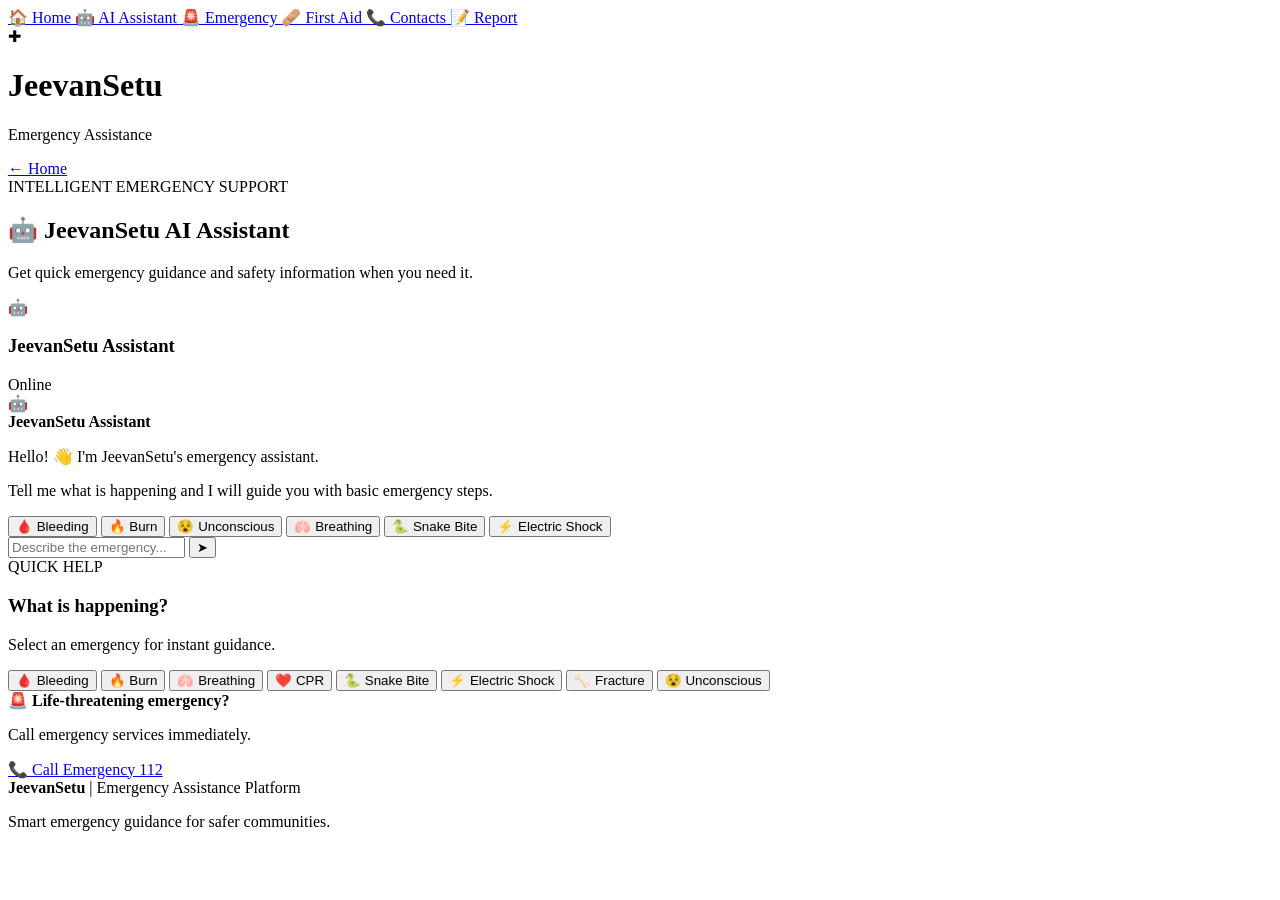
==== assistant.html @ 1accb3fb "Add files via upload" ====
<!DOCTYPE html>
<html lang="en">

<head>

    <meta charset="UTF-8">

    <meta
        name="viewport"
        content="width=device-width, initial-scale=1.0">

    <title>AI Assistant | JeevanSetu</title>

    <link
        rel="stylesheet"
        href="css/style.css">

</head>

<body>

    <nav class="main-navigation">

    <a href="index.html">
        🏠 Home
    </a>

    <a href="assistant.html">
        🤖 AI Assistant
    </a>

    <a href="emergency.html">
        🚨 Emergency
    </a>

    <a href="first-aid.html">
        🩹 First Aid
    </a>

    <a href="contacts.html">
        📞 Contacts
    </a>

    <a href="report.html">
        📝 Report
    </a>

</nav>

<header class="header">

    <div class="logo">

        <span class="logo-icon">✚</span>

        <div>

            <h1>JeevanSetu</h1>

            <p>Emergency Assistance</p>

        </div>

    </div>

    <a
        href="index.html"
        class="back-home">

        ← Home

    </a>

</header>


<main class="assistant-page">

    <!-- HEADING -->

    <section class="assistant-heading">

        <span>INTELLIGENT EMERGENCY SUPPORT</span>

        <h2>🤖 JeevanSetu AI Assistant</h2>

        <p>
            Get quick emergency guidance and safety
            information when you need it.
        </p>

    </section>


    <!-- ASSISTANT CARD -->

    <section class="assistant-container">

        <!-- AI HEADER -->

        <div class="assistant-header">

            <div class="assistant-avatar">
                🤖
            </div>

            <div>

                <h3>
                    JeevanSetu Assistant
                </h3>

                <span class="assistant-status">
                    <span></span>
                    Online
                </span>

            </div>

        </div>


        <!-- CHAT -->

        <div
            id="chatMessages"
            class="chat-messages">

            <div class="chat-message bot-message">

                <div class="message-avatar">
                    🤖
                </div>

                <div class="message-content">

                    <strong>
                        JeevanSetu Assistant
                    </strong>

                    <p>
                        Hello! 👋 I'm JeevanSetu's
                        emergency assistant.
                    </p>

                    <p>
                        Tell me what is happening and
                        I will guide you with basic
                        emergency steps.
                    </p>

                </div>

            </div>

        </div>


        <!-- QUICK QUESTIONS -->

        <div class="quick-actions">

            <button onclick="sendQuickMessage('Someone is bleeding')">
                🩸 Bleeding
            </button>

            <button onclick="sendQuickMessage('Someone has a burn')">
                🔥 Burn
            </button>

            <button onclick="sendQuickMessage('Someone is unconscious')">
                😵 Unconscious
            </button>

            <button onclick="sendQuickMessage('Someone has breathing difficulty')">
                🫁 Breathing
            </button>

            <button onclick="sendQuickMessage('Someone has a snake bite')">
                🐍 Snake Bite
            </button>

            <button onclick="sendQuickMessage('There is an electric shock')">
                ⚡ Electric Shock
            </button>

        </div>


        <!-- INPUT -->

        <form
            id="assistantForm"
            class="assistant-input-area">

            <input
                type="text"
                id="assistantInput"
                placeholder="Describe the emergency..."
                autocomplete="off"
                required>

            <button
                type="submit">

                ➤

            </button>

        </form>


        <!-- EMERGENCY -->

        <!-- ==========================================
     QUICK EMERGENCY BUTTONS
     STEP 8.4
========================================== -->

<section class="quick-emergency">

    <div class="quick-emergency-heading">
        <span>QUICK HELP</span>
        <h3>What is happening?</h3>
        <p>Select an emergency for instant guidance.</p>
    </div>

    <div class="quick-emergency-grid">

        <button
            type="button"
            class="quick-emergency-btn"
            onclick="quickEmergency('bleeding')">
            🩸
            <span>Bleeding</span>
        </button>

        <button
            type="button"
            class="quick-emergency-btn"
            onclick="quickEmergency('burns')">
            🔥
            <span>Burn</span>
        </button>

        <button
            type="button"
            class="quick-emergency-btn"
            onclick="quickEmergency('breathing')">
            🫁
            <span>Breathing</span>
        </button>

        <button
            type="button"
            class="quick-emergency-btn"
            onclick="quickEmergency('cpr')">
            ❤️
            <span>CPR</span>
        </button>

        <button
            type="button"
            class="quick-emergency-btn"
            onclick="quickEmergency('snakebite')">
            🐍
            <span>Snake Bite</span>
        </button>

        <button
            type="button"
            class="quick-emergency-btn"
            onclick="quickEmergency('electric')">
            ⚡
            <span>Electric Shock</span>
        </button>

        <button
            type="button"
            class="quick-emergency-btn"
            onclick="quickEmergency('fracture')">
            🦴
            <span>Fracture</span>
        </button>

        <button
            type="button"
            class="quick-emergency-btn"
            onclick="quickEmergency('fainting')">
            😵
            <span>Unconscious</span>
        </button>

    </div>

</section>

        <div class="assistant-emergency">

            <strong>
                🚨 Life-threatening emergency?
            </strong>

            <p>
                Call emergency services immediately.
            </p>

            <a
                href="tel:112">

                📞 Call Emergency 112

            </a>

        </div>

    </section>

</main>


<footer>

    <strong>
        JeevanSetu
    </strong>

    <span>
        |
    </span>

    Emergency Assistance Platform

    <p>
        Smart emergency guidance for safer communities.
    </p>

</footer>


<script src="js/assistant.js"></script>

</body>

</html>
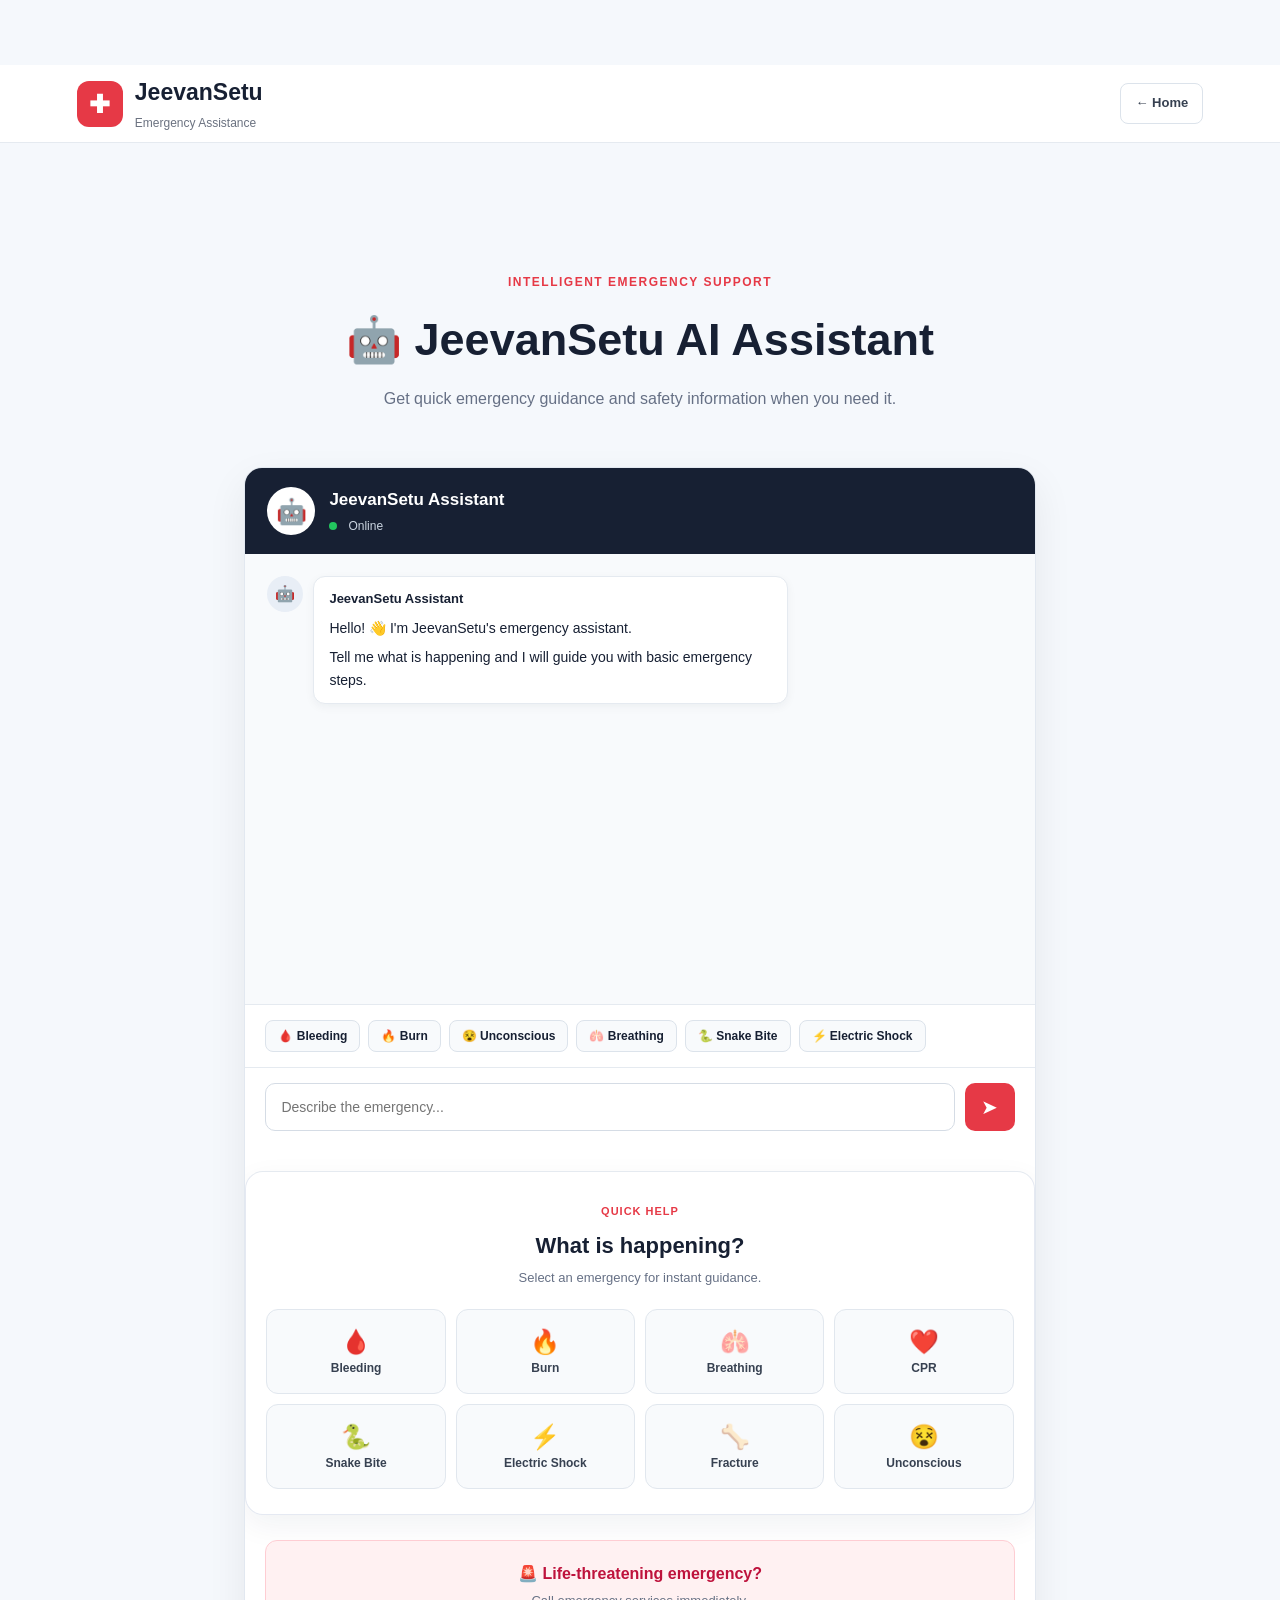
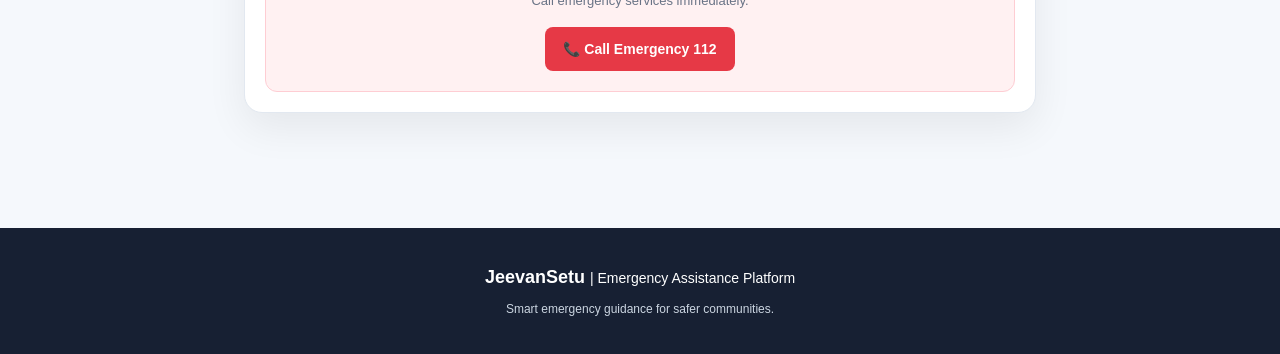
==== commit 5d2825c0: "Update assistant.html" ====
--- a/assistant.html
+++ b/assistant.html
@@ -13,7 +13,7 @@
 
     <link
         rel="stylesheet"
-        href="css/style.css">
+        href="style.css">
 
 </head>
 
@@ -338,8 +338,8 @@
 </footer>
 
 
-<script src="js/assistant.js"></script>
+<script src="assistant.js"></script>
 
 </body>
 
-</html>+</html>
--- a/style.css
+++ b/style.css
@@ -0,0 +1,3312 @@
+* {
+    margin: 0;
+    padding: 0;
+    box-sizing: border-box;
+}
+
+body {
+    font-family: Arial, Helvetica, sans-serif;
+    background: #f6f8fc;
+    color: #172033;
+    min-height: 100vh;
+}
+
+
+/* HEADER */
+
+.header {
+    height: 78px;
+    background: #ffffff;
+    display: flex;
+    justify-content: space-between;
+    align-items: center;
+    padding: 0 7%;
+    border-bottom: 1px solid #e8ebf2;
+}
+
+.logo {
+    display: flex;
+    align-items: center;
+    gap: 12px;
+}
+
+.logo-icon {
+    width: 44px;
+    height: 44px;
+    background: #e63946;
+    color: white;
+    border-radius: 12px;
+    display: flex;
+    justify-content: center;
+    align-items: center;
+    font-size: 24px;
+    font-weight: bold;
+}
+
+.logo h1 {
+    font-size: 21px;
+}
+
+.logo p {
+    font-size: 11px;
+    color: #7b8495;
+    margin-top: 3px;
+}
+
+.location-btn {
+    border: 1px solid #dce1eb;
+    background: white;
+    padding: 11px 18px;
+    border-radius: 10px;
+    cursor: pointer;
+    font-weight: 600;
+}
+
+
+/* HERO */
+
+.hero {
+    max-width: 1200px;
+    margin: auto;
+    padding: 75px 25px;
+    display: grid;
+    grid-template-columns: 1.4fr 0.8fr;
+    gap: 70px;
+    align-items: center;
+}
+
+.badge {
+    display: inline-block;
+    background: #fff0f1;
+    color: #d62839;
+    padding: 8px 13px;
+    border-radius: 30px;
+    font-size: 12px;
+    font-weight: bold;
+    margin-bottom: 22px;
+}
+
+.hero h2 {
+    font-size: clamp(42px, 6vw, 68px);
+    line-height: 1.05;
+    letter-spacing: -2px;
+    max-width: 700px;
+}
+
+.hero h2 span {
+    color: #e63946;
+}
+
+.hero-text > p {
+    margin-top: 22px;
+    color: #697386;
+    font-size: 17px;
+    line-height: 1.7;
+    max-width: 650px;
+}
+
+
+/* BUTTONS */
+
+.hero-buttons {
+    display: flex;
+    gap: 15px;
+    margin-top: 32px;
+    flex-wrap: wrap;
+}
+
+.sos-btn {
+    border: none;
+    background: #e63946;
+    color: white;
+    padding: 16px 27px;
+    border-radius: 13px;
+    cursor: pointer;
+    display: flex;
+    flex-direction: column;
+    gap: 4px;
+    box-shadow: 0 12px 30px rgba(230, 57, 70, 0.25);
+}
+
+.sos-btn strong {
+    font-size: 20px;
+}
+
+.sos-btn small {
+    font-size: 9px;
+    letter-spacing: 1px;
+}
+
+.sos-btn:hover {
+    transform: translateY(-2px);
+}
+
+.secondary-btn {
+    border: 1px solid #d9deea;
+    background: white;
+    padding: 15px 22px;
+    border-radius: 13px;
+    cursor: pointer;
+    font-weight: bold;
+}
+
+
+/* EMERGENCY CARD */
+
+.emergency-card {
+    background: #111a3a;
+    color: white;
+    padding: 42px 32px;
+    border-radius: 25px;
+    text-align: center;
+    box-shadow: 0 25px 60px rgba(17, 26, 58, 0.18);
+}
+
+.pulse-circle {
+    width: 100px;
+    height: 100px;
+    background: #e63946;
+    border-radius: 50%;
+    margin: 0 auto 25px;
+    display: flex;
+    justify-content: center;
+    align-items: center;
+    font-size: 42px;
+    box-shadow: 0 0 0 15px rgba(230, 57, 70, 0.12);
+}
+
+.emergency-card h3 {
+    font-size: 23px;
+}
+
+.emergency-card p {
+    color: #c3c9dc;
+    line-height: 1.6;
+    margin-top: 12px;
+}
+
+.status {
+    margin-top: 25px;
+    padding: 10px;
+    border-radius: 8px;
+    background: rgba(255,255,255,0.08);
+    font-size: 12px;
+}
+
+.status span {
+    display: inline-block;
+    width: 8px;
+    height: 8px;
+    background: #45d483;
+    border-radius: 50%;
+    margin-right: 6px;
+}
+
+
+/* SERVICES */
+
+.services {
+    background: white;
+    padding: 70px 7%;
+}
+
+.section-heading {
+    text-align: center;
+    margin-bottom: 40px;
+}
+
+.section-heading span {
+    color: #e63946;
+    font-size: 11px;
+    font-weight: bold;
+    letter-spacing: 2px;
+}
+
+.section-heading h2 {
+    font-size: 35px;
+    margin: 10px 0;
+}
+
+.section-heading p {
+    color: #788195;
+}
+
+.service-grid {
+    max-width: 1200px;
+    margin: auto;
+    display: grid;
+    grid-template-columns: repeat(4, 1fr);
+    gap: 20px;
+}
+
+.service-card {
+    padding: 28px;
+    border: 1px solid #e7eaf1;
+    border-radius: 17px;
+    background: white;
+    cursor: pointer;
+    transition: 0.2s;
+}
+
+.service-card:hover {
+    transform: translateY(-5px);
+    box-shadow: 0 15px 35px rgba(20, 30, 60, 0.09);
+}
+
+.service-icon {
+    font-size: 34px;
+    margin-bottom: 20px;
+}
+
+.service-card h3 {
+    margin-bottom: 8px;
+}
+
+.service-card p {
+    color: #7a8395;
+    font-size: 13px;
+    line-height: 1.5;
+}
+
+.service-card button {
+    margin-top: 20px;
+    border: none;
+    background: #f1f3f8;
+    padding: 9px 12px;
+    border-radius: 8px;
+    cursor: pointer;
+    font-weight: bold;
+}
+
+
+/* FEATURES */
+
+.features {
+    max-width: 1200px;
+    margin: auto;
+    padding: 55px 25px;
+    display: grid;
+    grid-template-columns: repeat(4, 1fr);
+    gap: 20px;
+}
+
+.feature {
+    display: flex;
+    gap: 13px;
+}
+
+.feature > span {
+    font-size: 27px;
+}
+
+.feature h3 {
+    font-size: 15px;
+}
+
+.feature p {
+    color: #7a8395;
+    font-size: 12px;
+    line-height: 1.5;
+    margin-top: 5px;
+}
+
+
+/* FOOTER */
+
+footer {
+    background: #111a3a;
+    color: white;
+    padding: 30px 7%;
+    text-align: center;
+    font-size: 13px;
+}
+
+footer p {
+    color: #aeb6ca;
+    margin-top: 8px;
+}
+
+
+/* MOBILE */
+
+@media (max-width: 900px) {
+
+    .hero {
+        grid-template-columns: 1fr;
+        padding-top: 45px;
+    }
+
+    .service-grid {
+        grid-template-columns: repeat(2, 1fr);
+    }
+
+    .features {
+        grid-template-columns: repeat(2, 1fr);
+    }
+}
+
+
+@media (max-width: 600px) {
+
+    .header {
+        padding: 0 20px;
+    }
+
+    .location-btn {
+        display: none;
+    }
+
+    .hero {
+        padding: 40px 20px;
+    }
+
+    .hero h2 {
+        font-size: 43px;
+    }
+
+    .service-grid,
+    .features {
+        grid-template-columns: 1fr;
+    }
+
+    .services {
+        padding: 50px 20px;
+    }
+}
+
+/* ==========================================
+   JeevanSetu SOS Emergency System
+   ========================================== */
+
+.sos-overlay {
+    position: fixed;
+    inset: 0;
+    background: rgba(10, 15, 35, 0.75);
+
+    display: flex;
+    justify-content: center;
+    align-items: center;
+
+    z-index: 9999;
+
+    backdrop-filter: blur(5px);
+}
+
+
+.sos-modal {
+    width: min(430px, 90%);
+
+    background: white;
+
+    border-radius: 20px;
+
+    padding: 35px;
+
+    text-align: center;
+
+    box-shadow: 0 25px 70px rgba(0, 0, 0, 0.35);
+
+    animation: sosAppear 0.25s ease;
+}
+
+
+@keyframes sosAppear {
+
+    from {
+        opacity: 0;
+        transform: scale(0.85);
+    }
+
+    to {
+        opacity: 1;
+        transform: scale(1);
+    }
+}
+
+
+.sos-icon {
+    width: 75px;
+    height: 75px;
+
+    margin: 0 auto 20px;
+
+    display: flex;
+    align-items: center;
+    justify-content: center;
+
+    background: #ffe5e5;
+
+    border-radius: 50%;
+
+    font-size: 38px;
+}
+
+
+.sos-modal h2 {
+    margin-bottom: 12px;
+
+    color: #17213d;
+
+    font-size: 28px;
+}
+
+
+.sos-modal p {
+    color: #555;
+
+    line-height: 1.6;
+}
+
+
+.sos-description {
+    font-size: 14px;
+
+    margin-bottom: 25px;
+}
+
+
+.sos-actions {
+    display: flex;
+
+    flex-direction: column;
+
+    gap: 12px;
+}
+
+
+.confirm-sos,
+.cancel-sos {
+
+    width: 100%;
+
+    padding: 14px 18px;
+
+    border: none;
+
+    border-radius: 10px;
+
+    font-size: 15px;
+
+    font-weight: 600;
+
+    cursor: pointer;
+
+    transition: 0.2s;
+}
+
+
+.confirm-sos {
+
+    background: #ef3340;
+
+    color: white;
+}
+
+
+.confirm-sos:hover {
+
+    background: #d92735;
+
+    transform: translateY(-1px);
+}
+
+
+.cancel-sos {
+
+    background: #edf0f5;
+
+    color: #17213d;
+}
+
+
+.cancel-sos:hover {
+
+    background: #dfe3ea;
+}
+
+
+.emergency-status {
+
+    text-align: left;
+
+    margin: 25px 0;
+}
+
+
+.emergency-status div {
+
+    display: flex;
+
+    flex-direction: column;
+
+    gap: 4px;
+
+    padding: 14px;
+
+    margin-bottom: 10px;
+
+    background: #f6f8fb;
+
+    border-radius: 10px;
+
+    color: #17213d;
+}
+
+
+.emergency-status span {
+
+    font-size: 13px;
+
+    color: #27a35b;
+
+    margin-left: 25px;
+}
+
+/* ==========================================
+   JeevanSetu Live Location
+   ========================================== */
+
+.location-overlay {
+    position: fixed;
+    inset: 0;
+
+    background: rgba(10, 15, 35, 0.75);
+
+    display: flex;
+    align-items: center;
+    justify-content: center;
+
+    z-index: 10000;
+
+    backdrop-filter: blur(5px);
+}
+
+.location-modal {
+    width: min(430px, 90%);
+
+    background: white;
+
+    padding: 35px;
+
+    border-radius: 20px;
+
+    text-align: center;
+
+    box-shadow: 0 25px 70px rgba(0,0,0,0.35);
+}
+
+.location-icon {
+    width: 75px;
+    height: 75px;
+
+    margin: 0 auto 20px;
+
+    display: flex;
+    align-items: center;
+    justify-content: center;
+
+    background: #e8f1ff;
+
+    border-radius: 50%;
+
+    font-size: 38px;
+}
+
+.location-modal h2 {
+    color: #17213d;
+
+    margin-bottom: 10px;
+}
+
+.location-modal p {
+    color: #666;
+
+    line-height: 1.6;
+}
+
+.coordinates {
+    margin: 20px 0;
+
+    display: grid;
+
+    grid-template-columns: 1fr 1fr;
+
+    gap: 10px;
+}
+
+.coordinates div {
+    background: #f5f7fa;
+
+    padding: 14px;
+
+    border-radius: 10px;
+}
+
+.coordinates strong {
+    display: block;
+
+    color: #17213d;
+
+    font-size: 13px;
+}
+
+.coordinates span {
+    display: block;
+
+    margin-top: 5px;
+
+    color: #555;
+
+    font-size: 13px;
+}
+
+.map-button {
+    display: block;
+
+    padding: 13px;
+
+    margin-bottom: 10px;
+
+    background: #17213d;
+
+    color: white;
+
+    text-decoration: none;
+
+    border-radius: 10px;
+
+    font-weight: 600;
+}
+
+.close-location {
+    width: 100%;
+
+    padding: 13px;
+
+    border: none;
+
+    border-radius: 10px;
+
+    background: #edf0f5;
+
+    color: #17213d;
+
+    cursor: pointer;
+
+    font-weight: 600;
+}
+
+/* ==========================================
+   TRUSTED CONTACTS
+   ========================================== */
+
+.contacts-page {
+    max-width: 1000px;
+    margin: auto;
+    padding: 70px 25px;
+}
+
+.contacts-heading {
+    text-align: center;
+    margin-bottom: 40px;
+}
+
+.contacts-heading > span {
+    color: #e63946;
+    font-size: 11px;
+    font-weight: bold;
+    letter-spacing: 2px;
+}
+
+.contacts-heading h2 {
+    font-size: 40px;
+    margin: 10px 0;
+}
+
+.contacts-heading p {
+    color: #788195;
+    line-height: 1.6;
+}
+
+
+/* ADD CONTACT CARD */
+
+.contact-form-card {
+    background: white;
+    padding: 30px;
+    border-radius: 18px;
+    border: 1px solid #e7eaf1;
+    box-shadow: 0 12px 35px rgba(20, 30, 60, 0.06);
+}
+
+.contact-form-card h3 {
+    margin-bottom: 25px;
+}
+
+
+.input-group {
+    margin-bottom: 18px;
+}
+
+.input-group label {
+    display: block;
+    font-size: 13px;
+    font-weight: bold;
+    margin-bottom: 7px;
+}
+
+.input-group input,
+.input-group select {
+    width: 100%;
+    padding: 13px 14px;
+    border: 1px solid #dce1eb;
+    border-radius: 10px;
+    outline: none;
+    font-size: 14px;
+}
+
+.input-group input:focus,
+.input-group select:focus {
+    border-color: #e63946;
+}
+
+
+.add-contact-btn {
+    width: 100%;
+    padding: 14px;
+    border: none;
+    border-radius: 10px;
+    background: #e63946;
+    color: white;
+    font-weight: bold;
+    cursor: pointer;
+}
+
+.add-contact-btn:hover {
+    background: #d62839;
+}
+
+
+/* SAVED CONTACTS */
+
+.saved-contacts {
+    margin-top: 40px;
+}
+
+.saved-title {
+    display: flex;
+    justify-content: space-between;
+    align-items: center;
+    margin-bottom: 20px;
+}
+
+.saved-title span {
+    background: #fff0f1;
+    color: #d62839;
+    padding: 7px 12px;
+    border-radius: 20px;
+    font-size: 12px;
+    font-weight: bold;
+}
+
+
+/* CONTACT CARD */
+
+.saved-contact-card {
+    background: white;
+    border: 1px solid #e7eaf1;
+    border-radius: 15px;
+    padding: 20px;
+    margin-bottom: 15px;
+
+    display: flex;
+    justify-content: space-between;
+    align-items: center;
+
+    gap: 20px;
+}
+
+.contact-info {
+    display: flex;
+    align-items: center;
+    gap: 15px;
+}
+
+.contact-avatar {
+    width: 50px;
+    height: 50px;
+    background: #eef2f8;
+    border-radius: 50%;
+
+    display: flex;
+    align-items: center;
+    justify-content: center;
+
+    font-size: 23px;
+}
+
+.contact-info h3 {
+    font-size: 16px;
+    margin-bottom: 4px;
+}
+
+.contact-info p {
+    color: #e63946;
+    font-size: 12px;
+    font-weight: bold;
+}
+
+.contact-info span {
+    display: block;
+    color: #6f788a;
+    font-size: 13px;
+    margin-top: 5px;
+}
+
+
+/* ACTIONS */
+
+.contact-actions {
+    display: flex;
+    gap: 8px;
+}
+
+.call-contact-btn,
+.delete-contact-btn {
+    padding: 9px 13px;
+    border-radius: 8px;
+    border: none;
+    cursor: pointer;
+    font-weight: bold;
+    font-size: 12px;
+    text-decoration: none;
+}
+
+.call-contact-btn {
+    background: #e7f7ed;
+    color: #218c4d;
+}
+
+.delete-contact-btn {
+    background: #fff0f1;
+    color: #d62839;
+}
+
+
+/* EMPTY */
+
+.empty-contacts {
+    background: white;
+    border: 1px dashed #d8deea;
+    border-radius: 15px;
+    padding: 45px 20px;
+    text-align: center;
+}
+
+.empty-contacts > div {
+    font-size: 40px;
+    margin-bottom: 10px;
+}
+
+.empty-contacts p {
+    color: #7a8395;
+    margin-top: 7px;
+}
+
+
+/* MOBILE */
+
+@media (max-width: 600px) {
+
+    .contacts-page {
+        padding: 45px 20px;
+    }
+
+    .contacts-heading h2 {
+        font-size: 32px;
+    }
+
+    .saved-contact-card {
+        flex-direction: column;
+        align-items: flex-start;
+    }
+
+    .contact-actions {
+        width: 100%;
+    }
+
+    .call-contact-btn,
+    .delete-contact-btn {
+        flex: 1;
+        text-align: center;
+    }
+}
+
+/* ==========================================
+   FIRST AID PAGE
+   ========================================== */
+
+.first-aid-page {
+    max-width: 1200px;
+    margin: auto;
+    padding: 70px 25px;
+}
+
+
+/* HEADING */
+
+.first-aid-heading {
+    text-align: center;
+    margin-bottom: 35px;
+}
+
+.first-aid-heading > span {
+    color: #e63946;
+    font-size: 11px;
+    font-weight: bold;
+    letter-spacing: 2px;
+}
+
+.first-aid-heading h2 {
+    font-size: 42px;
+    margin: 10px 0;
+}
+
+.first-aid-heading p {
+    max-width: 650px;
+    margin: auto;
+    color: #788195;
+    line-height: 1.7;
+}
+
+
+/* ALERT */
+
+.first-aid-alert {
+    display: flex;
+    align-items: flex-start;
+    gap: 15px;
+
+    background: #fff7e6;
+
+    border: 1px solid #ffe1a8;
+
+    border-radius: 15px;
+
+    padding: 18px 20px;
+
+    margin-bottom: 35px;
+}
+
+.alert-icon {
+    font-size: 25px;
+}
+
+.first-aid-alert strong {
+    color: #9a6500;
+}
+
+.first-aid-alert p {
+    color: #735d30;
+    font-size: 13px;
+    line-height: 1.6;
+    margin-top: 5px;
+}
+
+
+/* GRID */
+
+.first-aid-grid {
+    display: grid;
+
+    grid-template-columns:
+        repeat(4, 1fr);
+
+    gap: 20px;
+}
+
+
+/* CARD */
+
+.first-aid-card {
+    background: white;
+
+    border: 1px solid #e7eaf1;
+
+    border-radius: 17px;
+
+    padding: 25px;
+
+    transition: 0.2s;
+}
+
+.first-aid-card:hover {
+    transform: translateY(-5px);
+
+    box-shadow:
+        0 15px 35px
+        rgba(20, 30, 60, 0.09);
+}
+
+
+/* ICON */
+
+.aid-icon {
+    width: 60px;
+    height: 60px;
+
+    background: #fff0f1;
+
+    border-radius: 15px;
+
+    display: flex;
+
+    align-items: center;
+
+    justify-content: center;
+
+    font-size: 30px;
+
+    margin-bottom: 18px;
+}
+
+
+.first-aid-card h3 {
+    margin-bottom: 8px;
+}
+
+.first-aid-card p {
+    color: #7a8395;
+
+    font-size: 13px;
+
+    line-height: 1.6;
+
+    min-height: 42px;
+}
+
+
+.first-aid-card button {
+    width: 100%;
+
+    margin-top: 18px;
+
+    padding: 10px;
+
+    border: none;
+
+    border-radius: 9px;
+
+    background: #f1f3f8;
+
+    color: #172033;
+
+    font-weight: bold;
+
+    cursor: pointer;
+}
+
+.first-aid-card button:hover {
+    background: #e63946;
+
+    color: white;
+}
+
+
+/* FIRST AID MODAL */
+
+.first-aid-overlay {
+    position: fixed;
+
+    inset: 0;
+
+    background:
+        rgba(10, 15, 35, 0.75);
+
+    display: flex;
+
+    align-items: center;
+
+    justify-content: center;
+
+    z-index: 10001;
+
+    backdrop-filter: blur(5px);
+}
+
+
+.first-aid-modal {
+    width: min(550px, 92%);
+
+    max-height: 85vh;
+
+    overflow-y: auto;
+
+    background: white;
+
+    border-radius: 20px;
+
+    padding: 30px;
+
+    box-shadow:
+        0 25px 70px
+        rgba(0, 0, 0, 0.35);
+}
+
+
+.first-aid-modal h2 {
+    color: #17213d;
+
+    margin-bottom: 15px;
+}
+
+
+.first-aid-modal p {
+    color: #60697a;
+
+    line-height: 1.7;
+}
+
+
+.first-aid-steps {
+    margin: 20px 0;
+
+    padding-left: 20px;
+}
+
+.first-aid-steps li {
+    margin-bottom: 12px;
+
+    color: #333;
+
+    line-height: 1.6;
+}
+
+
+.first-aid-warning {
+    background: #fff0f1;
+
+    border-radius: 10px;
+
+    padding: 13px;
+
+    color: #a8202b;
+
+    font-size: 13px;
+
+    margin-bottom: 20px;
+}
+
+
+.close-first-aid {
+    width: 100%;
+
+    padding: 13px;
+
+    border: none;
+
+    border-radius: 10px;
+
+    background: #17213d;
+
+    color: white;
+
+    cursor: pointer;
+
+    font-weight: bold;
+}
+
+
+/* MOBILE */
+
+@media (max-width: 900px) {
+
+    .first-aid-grid {
+        grid-template-columns:
+            repeat(2, 1fr);
+    }
+}
+
+
+@media (max-width: 600px) {
+
+    .first-aid-page {
+        padding: 45px 20px;
+    }
+
+    .first-aid-heading h2 {
+        font-size: 32px;
+    }
+
+    .first-aid-grid {
+        grid-template-columns: 1fr;
+    }
+}
+
+/* ==========================================
+   FIRST AID EMERGENCY BUTTON
+   ========================================== */
+
+.first-aid-emergency-actions {
+    display: flex;
+    flex-direction: column;
+    gap: 10px;
+}
+
+.first-aid-call-btn {
+    display: block;
+    width: 100%;
+    padding: 13px;
+
+    border-radius: 10px;
+
+    background: #e63946;
+    color: white;
+
+    text-decoration: none;
+    text-align: center;
+
+    font-weight: bold;
+
+    box-sizing: border-box;
+}
+
+.first-aid-call-btn:hover {
+    background: #d62839;
+}
+
+/* ==========================================
+   FIRST AID SEARCH
+   ========================================== */
+
+.first-aid-search {
+
+    max-width: 650px;
+
+    margin: 0 auto 25px;
+
+    display: flex;
+
+    align-items: center;
+
+    background: white;
+
+    border: 1px solid #dce1eb;
+
+    border-radius: 12px;
+
+    padding: 0 15px;
+
+    box-shadow:
+        0 8px 25px rgba(20, 30, 60, 0.05);
+}
+
+
+.search-icon {
+
+    font-size: 20px;
+
+    margin-right: 10px;
+}
+
+
+.first-aid-search input {
+
+    width: 100%;
+
+    padding: 15px 5px;
+
+    border: none;
+
+    outline: none;
+
+    font-size: 14px;
+
+    background: transparent;
+}
+
+
+.no-first-aid-result {
+
+    text-align: center;
+
+    color: #7a8395;
+
+    padding: 25px;
+
+    margin-bottom: 20px;
+}
+
+/* ==========================================
+   FIRST AID EMERGENCY ACTION BUTTONS
+   ========================================== */
+
+.first-aid-emergency-actions {
+    display: flex;
+    flex-direction: column;
+    gap: 12px;
+    margin-top: 20px;
+}
+
+
+/* CALL 112 */
+
+.first-aid-call-btn {
+    display: flex;
+    align-items: center;
+    justify-content: center;
+
+    width: 100%;
+    min-height: 48px;
+
+    padding: 13px 16px;
+
+    box-sizing: border-box;
+
+    border: none;
+    border-radius: 10px;
+
+    background: #e63946;
+    color: #ffffff;
+
+    text-decoration: none;
+
+    font-size: 14px;
+    font-weight: 700;
+
+    cursor: pointer;
+
+    transition: 0.2s;
+}
+
+.first-aid-call-btn:hover {
+    background: #c92f3b;
+    transform: translateY(-1px);
+}
+
+
+/* SHARE LOCATION */
+
+.first-aid-location-btn {
+    display: flex;
+    align-items: center;
+    justify-content: center;
+
+    width: 100%;
+    min-height: 48px;
+
+    padding: 13px 16px;
+
+    box-sizing: border-box;
+
+    border: 1px solid #cfe0ff;
+    border-radius: 10px;
+
+    background: #e8f1ff;
+    color: #1757a6;
+
+    font-size: 14px;
+    font-weight: 700;
+
+    cursor: pointer;
+
+    transition: 0.2s;
+}
+
+.first-aid-location-btn:hover {
+    background: #d7e7ff;
+    transform: translateY(-1px);
+}
+
+
+/* FIND HOSPITAL */
+
+.first-aid-hospital-btn {
+    display: flex;
+    align-items: center;
+    justify-content: center;
+
+    width: 100%;
+    min-height: 48px;
+
+    padding: 13px 16px;
+
+    box-sizing: border-box;
+
+    border: 1px solid #c9ecd8;
+    border-radius: 10px;
+
+    background: #e7f7ed;
+    color: #218c4d;
+
+    font-size: 14px;
+    font-weight: 700;
+
+    cursor: pointer;
+
+    transition: 0.2s;
+}
+
+.first-aid-hospital-btn:hover {
+    background: #d6f0df;
+    transform: translateY(-1px);
+}
+
+
+/* CLOSE */
+
+.close-first-aid {
+    display: flex;
+    align-items: center;
+    justify-content: center;
+
+    width: 100%;
+    min-height: 48px;
+
+    padding: 13px 16px;
+
+    box-sizing: border-box;
+
+    border: none;
+    border-radius: 10px;
+
+    background: #edf0f5;
+    color: #17213d;
+
+    font-size: 14px;
+    font-weight: 700;
+
+    cursor: pointer;
+
+    transition: 0.2s;
+}
+
+.close-first-aid:hover {
+    background: #dfe3ea;
+}
+
+/* ==========================================
+   JEEVANSETU AI ASSISTANT
+   STEP 8.1
+   ========================================== */
+
+
+.assistant-page {
+
+    max-width: 900px;
+
+    margin: auto;
+
+    padding: 55px 20px;
+}
+
+
+/* HEADING */
+
+.assistant-heading {
+
+    text-align: center;
+
+    margin-bottom: 35px;
+}
+
+
+.assistant-heading > span {
+
+    color: #e63946;
+
+    font-size: 11px;
+
+    font-weight: bold;
+
+    letter-spacing: 2px;
+}
+
+
+.assistant-heading h2 {
+
+    font-size: 36px;
+
+    margin: 10px 0;
+}
+
+
+.assistant-heading p {
+
+    color: #788195;
+
+    line-height: 1.6;
+}
+
+
+/* ASSISTANT CONTAINER */
+
+.assistant-container {
+
+    background: white;
+
+    border: 1px solid #e5e8ef;
+
+    border-radius: 20px;
+
+    overflow: hidden;
+
+    box-shadow:
+        0 20px 50px
+        rgba(20, 30, 60, 0.08);
+}
+
+
+/* HEADER */
+
+.assistant-header {
+
+    display: flex;
+
+    align-items: center;
+
+    gap: 14px;
+
+    padding: 18px 22px;
+
+    background: #111a3a;
+
+    color: white;
+}
+
+
+.assistant-avatar {
+
+    width: 48px;
+
+    height: 48px;
+
+    display: flex;
+
+    align-items: center;
+
+    justify-content: center;
+
+    background: #e63946;
+
+    border-radius: 50%;
+
+    font-size: 25px;
+}
+
+
+.assistant-header h3 {
+
+    margin: 0 0 4px;
+}
+
+
+.assistant-status {
+
+    color: #c8cede;
+
+    font-size: 12px;
+}
+
+
+.assistant-status span {
+
+    display: inline-block;
+
+    width: 7px;
+
+    height: 7px;
+
+    background: #45d483;
+
+    border-radius: 50%;
+
+    margin-right: 5px;
+}
+
+
+/* CHAT */
+
+.chat-messages {
+
+    height: 430px;
+
+    overflow-y: auto;
+
+    padding: 22px;
+
+    background: #f7f9fc;
+}
+
+
+.chat-message {
+
+    display: flex;
+
+    gap: 10px;
+
+    margin-bottom: 18px;
+
+    max-width: 85%;
+}
+
+
+.bot-message {
+
+    margin-right: auto;
+}
+
+
+.user-message {
+
+    margin-left: auto;
+
+    justify-content: flex-end;
+}
+
+
+.message-avatar {
+
+    width: 35px;
+
+    height: 35px;
+
+    flex-shrink: 0;
+
+    display: flex;
+
+    align-items: center;
+
+    justify-content: center;
+
+    background: #e63946;
+
+    color: white;
+
+    border-radius: 50%;
+}
+
+
+.message-content {
+
+    padding: 12px 15px;
+
+    border-radius: 13px;
+
+    background: white;
+
+    box-shadow:
+        0 3px 10px
+        rgba(20, 30, 60, 0.05);
+}
+
+
+.user-message .message-content {
+
+    background: #111a3a;
+
+    color: white;
+}
+
+
+.message-content strong {
+
+    font-size: 12px;
+}
+
+
+.message-content p {
+
+    margin: 7px 0 0;
+
+    line-height: 1.6;
+
+    font-size: 14px;
+}
+
+
+/* QUICK ACTIONS */
+
+.quick-actions {
+
+    display: flex;
+
+    flex-wrap: wrap;
+
+    gap: 8px;
+
+    padding: 15px 20px;
+
+    border-top: 1px solid #e5e8ef;
+
+    background: white;
+}
+
+
+.quick-actions button {
+
+    border: 1px solid #dce1eb;
+
+    background: #f8f9fc;
+
+    color: #172033;
+
+    padding: 8px 12px;
+
+    border-radius: 20px;
+
+    cursor: pointer;
+
+    font-size: 12px;
+
+    font-weight: 600;
+}
+
+
+.quick-actions button:hover {
+
+    background: #edf0f5;
+}
+
+
+/* INPUT */
+
+.assistant-input-area {
+
+    display: flex;
+
+    gap: 10px;
+
+    padding: 15px 20px;
+
+    border-top: 1px solid #e5e8ef;
+
+    background: white;
+}
+
+
+.assistant-input-area input {
+
+    flex: 1;
+
+    min-width: 0;
+
+    border: 1px solid #dce1eb;
+
+    border-radius: 10px;
+
+    padding: 13px;
+
+    outline: none;
+
+    font-size: 14px;
+}
+
+
+.assistant-input-area input:focus {
+
+    border-color: #e63946;
+}
+
+
+.assistant-input-area button {
+
+    width: 48px;
+
+    border: none;
+
+    border-radius: 10px;
+
+    background: #e63946;
+
+    color: white;
+
+    font-size: 20px;
+
+    cursor: pointer;
+}
+
+
+.assistant-input-area button:hover {
+
+    background: #d62839;
+}
+
+
+/* EMERGENCY */
+
+.assistant-emergency {
+
+    padding: 18px 20px;
+
+    background: #fff4f4;
+
+    border-top: 1px solid #ffd8d8;
+
+    text-align: center;
+}
+
+
+.assistant-emergency strong {
+
+    color: #d62839;
+}
+
+
+.assistant-emergency p {
+
+    color: #697386;
+
+    font-size: 13px;
+
+    margin: 6px 0 12px;
+}
+
+
+.assistant-emergency a {
+
+    display: inline-block;
+
+    background: #e63946;
+
+    color: white;
+
+    padding: 10px 18px;
+
+    border-radius: 9px;
+
+    text-decoration: none;
+
+    font-weight: bold;
+
+    font-size: 13px;
+}
+
+
+/* MOBILE */
+
+@media (max-width: 600px) {
+
+    .assistant-page {
+
+        padding: 40px 15px;
+    }
+
+    .assistant-heading h2 {
+
+        font-size: 28px;
+    }
+
+    .chat-messages {
+
+        height: 400px;
+
+        padding: 15px;
+    }
+
+    .chat-message {
+
+        max-width: 95%;
+    }
+
+    .quick-actions {
+
+        padding: 12px;
+    }
+
+    .assistant-input-area {
+
+        padding: 12px;
+    }
+
+}
+
+/* ==========================================
+   STEP 8.3
+   AI Assistant Emergency Actions
+   ========================================== */
+
+.assistant-emergency-actions {
+
+    display: flex;
+
+    flex-direction: column;
+
+    gap: 10px;
+
+    margin-top: 20px;
+
+}
+
+
+.assistant-emergency-actions a,
+.assistant-emergency-actions button {
+
+    width: 100%;
+
+    padding: 13px 16px;
+
+    border-radius: 10px;
+
+    font-size: 14px;
+
+    font-weight: 700;
+
+    text-align: center;
+
+    cursor: pointer;
+
+    text-decoration: none;
+
+    border: none;
+
+    transition: 0.2s ease;
+
+}
+
+
+/* CALL 112 */
+
+.assistant-call-btn {
+
+    background: #e63946;
+
+    color: white;
+
+    box-shadow:
+        0 8px 20px
+        rgba(230, 57, 70, 0.20);
+
+}
+
+
+.assistant-call-btn:hover {
+
+    background: #cf2635;
+
+    transform: translateY(-2px);
+
+}
+
+
+/* LOCATION */
+
+.assistant-location-btn {
+
+    background: #17213d;
+
+    color: white;
+
+}
+
+
+.assistant-location-btn:hover {
+
+    background: #25335d;
+
+    transform: translateY(-2px);
+
+}
+
+
+/* HOSPITAL */
+
+.assistant-hospital-btn {
+
+    background: #edf3ff;
+
+    color: #17213d;
+
+    border: 1px solid #d6e2ff !important;
+
+}
+
+
+.assistant-hospital-btn:hover {
+
+    background: #dfe9ff;
+
+    transform: translateY(-2px);
+
+}
+
+/* ==========================================
+   STEP 8.4
+   QUICK EMERGENCY BUTTONS
+========================================== */
+
+.quick-emergency {
+    max-width: 900px;
+    margin: 25px auto;
+    padding: 25px;
+
+    background: #ffffff;
+
+    border: 1px solid #e5e9f2;
+
+    border-radius: 18px;
+
+    box-shadow: 0 10px 30px rgba(20, 30, 60, 0.06);
+}
+
+
+.quick-emergency-heading {
+    text-align: center;
+    margin-bottom: 20px;
+}
+
+
+.quick-emergency-heading span {
+    color: #e63946;
+
+    font-size: 10px;
+
+    font-weight: bold;
+
+    letter-spacing: 2px;
+}
+
+
+.quick-emergency-heading h3 {
+    margin-top: 7px;
+
+    font-size: 22px;
+
+    color: #172033;
+}
+
+
+.quick-emergency-heading p {
+    margin-top: 5px;
+
+    color: #788195;
+
+    font-size: 13px;
+}
+
+
+.quick-emergency-grid {
+
+    display: grid;
+
+    grid-template-columns:
+        repeat(4, 1fr);
+
+    gap: 12px;
+}
+
+
+.quick-emergency-btn {
+
+    border: 1px solid #e5e9f2;
+
+    background: #f8f9fc;
+
+    border-radius: 13px;
+
+    padding: 15px 10px;
+
+    cursor: pointer;
+
+    display: flex;
+
+    flex-direction: column;
+
+    align-items: center;
+
+    gap: 7px;
+
+    font-size: 26px;
+
+    transition: 0.2s;
+}
+
+
+.quick-emergency-btn span {
+
+    font-size: 12px;
+
+    font-weight: 700;
+
+    color: #27324a;
+}
+
+
+.quick-emergency-btn:hover {
+
+    transform: translateY(-3px);
+
+    border-color: #e63946;
+
+    box-shadow:
+        0 8px 20px
+        rgba(20, 30, 60, 0.08);
+}
+
+
+@media (max-width: 650px) {
+
+    .quick-emergency-grid {
+
+        grid-template-columns:
+            repeat(2, 1fr);
+
+    }
+
+}/* ==========================================
+   STEP 8.5
+   AI TYPING INDICATOR
+========================================== */
+
+.typing-message {
+    display: flex;
+    align-items: flex-start;
+    gap: 10px;
+    margin-bottom: 15px;
+}
+
+
+.typing-avatar {
+    width: 38px;
+    height: 38px;
+
+    display: flex;
+    align-items: center;
+    justify-content: center;
+
+    background: #111a3a;
+    color: white;
+
+    border-radius: 50%;
+
+    font-size: 18px;
+}
+
+
+.typing-content {
+    background: #f1f3f8;
+
+    padding: 12px 16px;
+
+    border-radius: 14px;
+
+    color: #687286;
+
+    font-size: 13px;
+}
+
+
+.typing-dots {
+    display: flex;
+    align-items: center;
+    gap: 4px;
+}
+
+
+.typing-dots span {
+
+    width: 6px;
+    height: 6px;
+
+    background: #687286;
+
+    border-radius: 50%;
+
+    animation: typingDot 1.2s infinite ease-in-out;
+}
+
+
+.typing-dots span:nth-child(2) {
+    animation-delay: 0.15s;
+}
+
+
+.typing-dots span:nth-child(3) {
+    animation-delay: 0.30s;
+}
+
+
+@keyframes typingDot {
+
+    0%,
+    60%,
+    100% {
+        transform: translateY(0);
+        opacity: 0.4;
+    }
+
+    30% {
+        transform: translateY(-4px);
+        opacity: 1;
+    }
+
+}
+
+/* ==========================================
+   JeevanSetu AI
+   COMMON WEBSITE CSS
+   ========================================== */
+
+* {
+    margin: 0;
+    padding: 0;
+    box-sizing: border-box;
+}
+
+html {
+    scroll-behavior: smooth;
+}
+
+body {
+    font-family: Arial, Helvetica, sans-serif;
+    background: #f5f8fc;
+    color: #172033;
+    line-height: 1.6;
+}
+
+
+/* ==========================================
+   HEADER
+   ========================================== */
+
+.header {
+    width: 100%;
+    min-height: 75px;
+    padding: 12px 6%;
+    background: #ffffff;
+    border-bottom: 1px solid #e5eaf0;
+
+    display: flex;
+    align-items: center;
+    justify-content: space-between;
+
+    position: sticky;
+    top: 0;
+    z-index: 1000;
+}
+
+
+/* LOGO */
+
+.logo {
+    display: flex;
+    align-items: center;
+    gap: 12px;
+}
+
+.logo-icon {
+    width: 46px;
+    height: 46px;
+
+    display: flex;
+    align-items: center;
+    justify-content: center;
+
+    background: #e63946;
+    color: #ffffff;
+
+    border-radius: 12px;
+
+    font-size: 25px;
+    font-weight: bold;
+}
+
+.logo h1 {
+    font-size: 23px;
+    color: #172033;
+}
+
+.logo p {
+    font-size: 12px;
+    color: #6b7280;
+}
+
+
+/* ==========================================
+   MAIN NAVIGATION
+   ========================================== */
+
+.main-navigation {
+    display: flex;
+    align-items: center;
+    justify-content: center;
+
+    gap: 8px;
+
+    padding: 12px 6%;
+
+    background: #ffffff;
+    border-bottom: 1px solid #e5eaf0;
+
+    position: sticky;
+    top: 75px;
+    z-index: 999;
+}
+
+.main-navigation a {
+    text-decoration: none;
+
+    color: #374151;
+
+    font-size: 14px;
+    font-weight: 600;
+
+    padding: 9px 14px;
+
+    border-radius: 8px;
+
+    transition: 0.25s ease;
+}
+
+.main-navigation a:hover {
+    background: #e63946;
+    color: #ffffff;
+}
+
+
+/* ==========================================
+   HOME / GENERAL CONTAINER
+   ========================================== */
+
+main {
+    width: 100%;
+}
+
+section {
+    width: 100%;
+}
+
+
+/* ==========================================
+   HERO
+   ========================================== */
+
+.hero {
+    min-height: 500px;
+
+    padding: 80px 8%;
+
+    display: flex;
+    align-items: center;
+    justify-content: center;
+
+    text-align: center;
+
+    background:
+        linear-gradient(
+            135deg,
+            #eef6ff,
+            #ffffff
+        );
+}
+
+.hero-content {
+    max-width: 850px;
+}
+
+.hero-content span {
+    display: inline-block;
+
+    color: #e63946;
+
+    font-size: 13px;
+    font-weight: bold;
+
+    letter-spacing: 1.5px;
+
+    margin-bottom: 12px;
+}
+
+.hero-content h1 {
+    font-size: clamp(36px, 6vw, 64px);
+
+    line-height: 1.1;
+
+    margin-bottom: 20px;
+}
+
+.hero-content p {
+    max-width: 650px;
+
+    margin: 0 auto 30px;
+
+    color: #667085;
+
+    font-size: 17px;
+}
+
+
+/* ==========================================
+   BUTTONS
+   ========================================== */
+
+.btn {
+    display: inline-block;
+
+    padding: 13px 22px;
+
+    border-radius: 9px;
+
+    text-decoration: none;
+
+    border: none;
+
+    cursor: pointer;
+
+    font-size: 14px;
+    font-weight: bold;
+
+    transition: 0.25s ease;
+}
+
+.btn-primary {
+    background: #e63946;
+    color: #ffffff;
+}
+
+.btn-primary:hover {
+    background: #c92f3b;
+    transform: translateY(-2px);
+}
+
+.btn-secondary {
+    background: #172033;
+    color: #ffffff;
+}
+
+.btn-secondary:hover {
+    background: #0f172a;
+    transform: translateY(-2px);
+}
+
+
+/* ==========================================
+   HOME CARDS
+   ========================================== */
+
+.home-actions {
+    width: 90%;
+    max-width: 1200px;
+
+    margin: 50px auto;
+
+    display: grid;
+
+    grid-template-columns:
+        repeat(auto-fit, minmax(220px, 1fr));
+
+    gap: 20px;
+}
+
+.home-card {
+    display: block;
+
+    padding: 30px 22px;
+
+    background: #ffffff;
+
+    border: 1px solid #e6ebf1;
+
+    border-radius: 16px;
+
+    text-decoration: none;
+
+    color: #172033;
+
+    transition: 0.3s ease;
+}
+
+.home-card:hover {
+    transform: translateY(-6px);
+
+    border-color: #e63946;
+
+    box-shadow:
+        0 12px 30px rgba(0, 0, 0, 0.08);
+}
+
+.home-card h3 {
+    margin: 12px 0 5px;
+}
+
+.home-card p {
+    color: #667085;
+    font-size: 14px;
+}
+
+
+/* ==========================================
+   PAGE HEADING
+   ========================================== */
+
+.page-heading,
+.assistant-heading {
+    max-width: 900px;
+
+    margin: 0 auto;
+
+    padding: 70px 20px 35px;
+
+    text-align: center;
+}
+
+.page-heading span,
+.assistant-heading span {
+    color: #e63946;
+
+    font-size: 12px;
+
+    font-weight: bold;
+
+    letter-spacing: 1.5px;
+}
+
+.page-heading h2,
+.assistant-heading h2 {
+    font-size: clamp(30px, 5vw, 45px);
+
+    margin: 10px 0;
+}
+
+.page-heading p,
+.assistant-heading p {
+    color: #667085;
+}
+
+
+/* ==========================================
+   ASSISTANT CONTAINER
+   ========================================== */
+
+.assistant-page {
+    min-height: 100vh;
+}
+
+.assistant-container {
+    width: 92%;
+    max-width: 900px;
+
+    margin: 20px auto 60px;
+
+    background: #ffffff;
+
+    border: 1px solid #e2e8f0;
+
+    border-radius: 18px;
+
+    overflow: hidden;
+
+    box-shadow:
+        0 15px 40px rgba(0, 0, 0, 0.07);
+}
+
+
+/* ==========================================
+   ASSISTANT HEADER
+   ========================================== */
+
+.assistant-header {
+    padding: 18px 22px;
+
+    display: flex;
+
+    align-items: center;
+
+    gap: 14px;
+
+    background: #172033;
+
+    color: #ffffff;
+}
+
+.assistant-avatar {
+    width: 48px;
+    height: 48px;
+
+    display: flex;
+
+    align-items: center;
+    justify-content: center;
+
+    background: #ffffff;
+
+    border-radius: 50%;
+
+    font-size: 25px;
+}
+
+.assistant-header h3 {
+    font-size: 17px;
+}
+
+.assistant-status {
+    display: flex;
+
+    align-items: center;
+
+    gap: 6px;
+
+    font-size: 12px;
+
+    color: #cbd5e1;
+}
+
+.assistant-status span {
+    width: 8px;
+    height: 8px;
+
+    border-radius: 50%;
+
+    background: #22c55e;
+}
+
+
+/* ==========================================
+   CHAT
+   ========================================== */
+
+.chat-messages {
+    height: 450px;
+
+    overflow-y: auto;
+
+    padding: 22px;
+
+    background: #f8fafc;
+}
+
+.chat-message {
+    display: flex;
+
+    gap: 10px;
+
+    margin-bottom: 18px;
+}
+
+.bot-message {
+    align-items: flex-start;
+}
+
+.user-message {
+    justify-content: flex-end;
+}
+
+.message-avatar {
+    width: 36px;
+    height: 36px;
+
+    flex-shrink: 0;
+
+    display: flex;
+
+    align-items: center;
+    justify-content: center;
+
+    background: #e8eef6;
+
+    border-radius: 50%;
+}
+
+.message-content {
+    max-width: 75%;
+
+    padding: 12px 15px;
+
+    border-radius: 12px;
+
+    background: #ffffff;
+
+    border: 1px solid #e5eaf0;
+}
+
+.user-message .message-content {
+    background: #e63946;
+    color: #ffffff;
+
+    border: none;
+}
+
+.message-content strong {
+    display: block;
+
+    margin-bottom: 5px;
+
+    font-size: 13px;
+}
+
+.message-content p {
+    font-size: 14px;
+}
+
+
+/* ==========================================
+   QUICK ACTIONS
+   ========================================== */
+
+.quick-actions {
+    display: flex;
+
+    flex-wrap: wrap;
+
+    gap: 8px;
+
+    padding: 15px 20px;
+
+    border-top: 1px solid #e5eaf0;
+
+    background: #ffffff;
+}
+
+.quick-actions button {
+    border: 1px solid #dce3eb;
+
+    background: #f8fafc;
+
+    padding: 8px 12px;
+
+    border-radius: 8px;
+
+    cursor: pointer;
+
+    font-size: 12px;
+
+    transition: 0.2s;
+}
+
+.quick-actions button:hover {
+    background: #e63946;
+
+    color: #ffffff;
+
+    border-color: #e63946;
+}
+
+
+/* ==========================================
+   ASSISTANT INPUT
+   ========================================== */
+
+.assistant-input-area {
+    display: flex;
+
+    gap: 10px;
+
+    padding: 15px 20px;
+
+    border-top: 1px solid #e5eaf0;
+
+    background: #ffffff;
+}
+
+.assistant-input-area input {
+    flex: 1;
+
+    height: 48px;
+
+    padding: 0 15px;
+
+    border: 1px solid #d5dce5;
+
+    border-radius: 10px;
+
+    outline: none;
+
+    font-size: 14px;
+}
+
+.assistant-input-area input:focus {
+    border-color: #e63946;
+}
+
+.assistant-input-area button {
+    width: 50px;
+
+    border: none;
+
+    border-radius: 10px;
+
+    background: #e63946;
+
+    color: #ffffff;
+
+    font-size: 20px;
+
+    cursor: pointer;
+}
+
+.assistant-input-area button:hover {
+    background: #c92f3b;
+}
+
+
+/* ==========================================
+   QUICK EMERGENCY
+   ========================================== */
+
+.quick-emergency {
+    padding: 25px 20px;
+
+    background: #ffffff;
+
+    border-top: 1px solid #e5eaf0;
+}
+
+.quick-emergency-heading {
+    text-align: center;
+
+    margin-bottom: 20px;
+}
+
+.quick-emergency-heading span {
+    color: #e63946;
+
+    font-size: 11px;
+
+    font-weight: bold;
+
+    letter-spacing: 1px;
+}
+
+.quick-emergency-heading h3 {
+    font-size: 22px;
+
+    margin: 5px 0;
+}
+
+.quick-emergency-heading p {
+    color: #667085;
+
+    font-size: 13px;
+}
+
+.quick-emergency-grid {
+    display: grid;
+
+    grid-template-columns:
+        repeat(4, 1fr);
+
+    gap: 10px;
+}
+
+.quick-emergency-btn {
+    min-height: 85px;
+
+    display: flex;
+
+    flex-direction: column;
+
+    align-items: center;
+
+    justify-content: center;
+
+    gap: 5px;
+
+    background: #f8fafc;
+
+    border: 1px solid #e1e7ee;
+
+    border-radius: 12px;
+
+    cursor: pointer;
+
+    font-size: 24px;
+
+    transition: 0.25s ease;
+}
+
+.quick-emergency-btn span {
+    font-size: 12px;
+
+    font-weight: bold;
+
+    color: #374151;
+}
+
+.quick-emergency-btn:hover {
+    transform: translateY(-3px);
+
+    border-color: #e63946;
+
+    background: #fff5f5;
+}
+
+
+/* ==========================================
+   EMERGENCY BOX
+   ========================================== */
+
+.assistant-emergency {
+    margin: 20px;
+
+    padding: 20px;
+
+    text-align: center;
+
+    background: #fff1f2;
+
+    border: 1px solid #fecdd3;
+
+    border-radius: 12px;
+}
+
+.assistant-emergency strong {
+    color: #be123c;
+}
+
+.assistant-emergency p {
+    margin: 5px 0 15px;
+
+    font-size: 13px;
+}
+
+.assistant-emergency a {
+    display: inline-block;
+
+    padding: 11px 18px;
+
+    border-radius: 8px;
+
+    background: #e63946;
+
+    color: #ffffff;
+
+    text-decoration: none;
+
+    font-weight: bold;
+
+    font-size: 14px;
+}
+
+
+/* ==========================================
+   AI EMERGENCY ACTIONS
+   ========================================== */
+
+.assistant-emergency-actions {
+    display: flex;
+
+    flex-wrap: wrap;
+
+    gap: 8px;
+
+    margin-top: 18px;
+}
+
+.assistant-emergency-actions a,
+.assistant-emergency-actions button {
+    padding: 9px 12px;
+
+    border-radius: 8px;
+
+    border: none;
+
+    cursor: pointer;
+
+    text-decoration: none;
+
+    font-size: 12px;
+
+    font-weight: bold;
+}
+
+.assistant-call-btn {
+    background: #e63946;
+
+    color: #ffffff;
+}
+
+.assistant-location-btn {
+    background: #2563eb;
+
+    color: #ffffff;
+}
+
+.assistant-hospital-btn {
+    background: #16a34a;
+
+    color: #ffffff;
+}
+
+
+/* ==========================================
+   GENERAL CARDS
+   ========================================== */
+
+.card-container {
+    width: 90%;
+    max-width: 1100px;
+
+    margin: 30px auto 60px;
+
+    display: grid;
+
+    grid-template-columns:
+        repeat(auto-fit, minmax(250px, 1fr));
+
+    gap: 20px;
+}
+
+.card {
+    padding: 25px;
+
+    background: #ffffff;
+
+    border: 1px solid #e5eaf0;
+
+    border-radius: 15px;
+
+    box-shadow:
+        0 8px 25px rgba(0, 0, 0, 0.05);
+}
+
+.card h3 {
+    margin-bottom: 10px;
+}
+
+.card p {
+    color: #667085;
+
+    font-size: 14px;
+}
+
+
+/* ==========================================
+   FORMS
+   ========================================== */
+
+.form-container {
+    width: 92%;
+    max-width: 700px;
+
+    margin: 30px auto 60px;
+
+    padding: 25px;
+
+    background: #ffffff;
+
+    border-radius: 15px;
+
+    border: 1px solid #e5eaf0;
+}
+
+.form-group {
+    margin-bottom: 18px;
+}
+
+.form-group label {
+    display: block;
+
+    margin-bottom: 6px;
+
+    font-size: 13px;
+
+    font-weight: bold;
+}
+
+.form-group input,
+.form-group textarea,
+.form-group select {
+    width: 100%;
+
+    padding: 12px;
+
+    border: 1px solid #d5dce5;
+
+    border-radius: 8px;
+
+    outline: none;
+
+    font-family: inherit;
+}
+
+.form-group textarea {
+    min-height: 130px;
+
+    resize: vertical;
+}
+
+.form-group input:focus,
+.form-group textarea:focus,
+.form-group select:focus {
+    border-color: #e63946;
+}
+
+
+/* ==========================================
+   FOOTER
+   ========================================== */
+
+footer {
+    padding: 35px 20px;
+
+    text-align: center;
+
+    background: #172033;
+
+    color: #ffffff;
+
+    font-size: 14px;
+}
+
+footer strong {
+    font-size: 18px;
+}
+
+footer p {
+    margin-top: 8px;
+
+    color: #cbd5e1;
+
+    font-size: 12px;
+}
+
+
+/* ==========================================
+   BACK HOME
+   ========================================== */
+
+.back-home {
+    text-decoration: none;
+
+    color: #374151;
+
+    padding: 9px 14px;
+
+    border: 1px solid #dce3eb;
+
+    border-radius: 8px;
+
+    font-size: 13px;
+
+    font-weight: bold;
+
+    transition: 0.2s;
+}
+
+.back-home:hover {
+    background: #e63946;
+
+    color: #ffffff;
+
+    border-color: #e63946;
+}
+
+
+/* ==========================================
+   MOBILE
+   ========================================== */
+
+@media (max-width: 768px) {
+
+    .header {
+        padding: 10px 4%;
+    }
+
+    .logo h1 {
+        font-size: 19px;
+    }
+
+    .logo p {
+        font-size: 10px;
+    }
+
+    .logo-icon {
+        width: 40px;
+        height: 40px;
+    }
+
+    .main-navigation {
+        position: static;
+
+        overflow-x: auto;
+
+        justify-content: flex-start;
+
+        padding: 8px 4%;
+
+        white-space: nowrap;
+    }
+
+    .main-navigation a {
+        font-size: 12px;
+
+        padding: 8px 10px;
+    }
+
+    .hero {
+        padding: 60px 5%;
+    }
+
+    .home-actions {
+        width: 92%;
+
+        grid-template-columns:
+            repeat(2, 1fr);
+    }
+
+    .assistant-container {
+        width: 95%;
+    }
+
+    .chat-messages {
+        height: 400px;
+
+        padding: 15px;
+    }
+
+    .message-content {
+        max-width: 85%;
+    }
+
+    .quick-emergency-grid {
+        grid-template-columns:
+            repeat(2, 1fr);
+    }
+
+    .assistant-emergency-actions {
+        flex-direction: column;
+    }
+
+    .assistant-emergency-actions a,
+    .assistant-emergency-actions button {
+        width: 100%;
+
+        text-align: center;
+    }
+
+}
+
+
+@media (max-width: 480px) {
+
+    .home-actions {
+        grid-template-columns: 1fr;
+    }
+
+    .back-home {
+        font-size: 11px;
+
+        padding: 7px 9px;
+    }
+
+    .assistant-header {
+        padding: 14px;
+    }
+
+    .assistant-avatar {
+        width: 40px;
+        height: 40px;
+    }
+
+    .chat-messages {
+        height: 350px;
+    }
+
+    .quick-actions {
+        max-height: 120px;
+
+        overflow-y: auto;
+    }
+
+}
+
